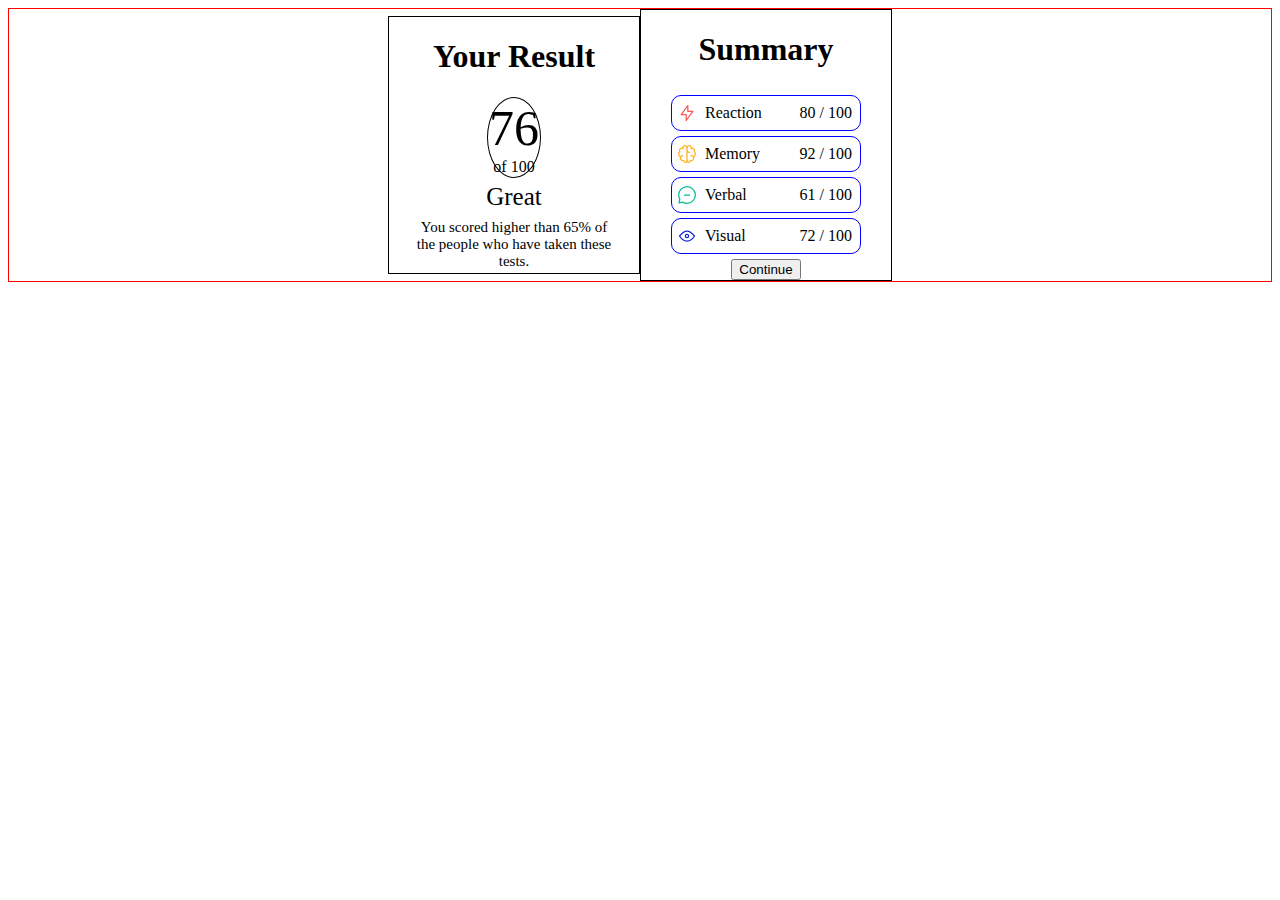
==== Challenge_2/index.html @ 2ba25b16 "started challenge 2" ====
<!DOCTYPE html>
<html lang="en">
  <head>
    <meta charset="UTF-8" />
    <meta name="viewport" content="width=device-width, initial-scale=1.0" />
    <!-- displays site properly based on user's device -->

    <link
      rel="icon"
      type="image/png"
      sizes="32x32"
      href="./assets/images/favicon-32x32.png"
    />
    <link rel="stylesheet" type="text/css" href="style.css" />

    <title>Frontend Mentor | Results summary component</title>
  </head>
  <body>
    <div class="card-container">
      <section class="card-1">
        <h1>Your Result</h1>
        <div class="result">
          <p class="result-1">76</p>
          <p class="result-2">of 100</p>
        </div>

        <p class="rating">Great</p>

        <p class="comparison">
          You scored higher than 65% of the people who have taken these tests.
        </p>
      </section>
      <section class="card-2">
        <h1>Summary</h1>
        <div class="summary-container">
          <div class="summary-item">
            <div class="summary-icon">
              <img src="./assets/images/icon-reaction.svg" />
              <p>Reaction</p>
            </div>
            <p>80 / 100</p>
          </div>

          <div class="summary-item">
            <div class="summary-icon">
              <img src="./assets/images/icon-memory.svg" />
              <p>Memory</p>
            </div>
            <p>92 / 100</p>
          </div>

          <div class="summary-item">
            <div class="summary-icon">
              <img src="./assets/images/icon-verbal.svg" />
              <p>Verbal</p>
            </div>
            <p>61 / 100</p>
          </div>

          <div class="summary-item">
            <div class="summary-icon">
              <img src="./assets/images/icon-visual.svg" />
              <p>Visual</p>
            </div>
            <p>72 / 100</p>
          </div>
        </div>
        <button>Continue</button>
      </section>
    </div>
  </body>
</html>
---- Challenge_2/style.css ----
.card-container {
  display: flex;
  justify-content: center;
  align-items: center;
  border: 1px solid red;
}

.card-1 {
  display: flex;
  flex-direction: column;
  justify-content: center;
  align-items: center;
  text-align: center;
  border: 1px solid black;
  width: 250px;
}

.card-2 {
  display: flex;
  flex-direction: column;
  justify-content: center;
  align-items: center;
  text-align: center;
  border: 1px solid black;
  width: 250px;
}

p {
  margin: 3px;
}

.result {
  border: 1px solid black;
  border-radius: 50%;
}

.result-1 {
  font-size: 50px;
  margin: 1px;
}

.result-2 {
  margin: 1px;
}

.rating {
  font-size: 25px;
  margin: 5px;
}

.comparison {
  width: 80%;
  font-size: 15px;
}

.summary-container {
  width: 80%;
}

.summary-item {
  display: flex;
  justify-content: space-between;
  margin: 5px;
  padding: 5px;
  border-radius: 10px;
  border: 1px solid blue;
}

.summary-icon {
  display: flex;
  align-items: center;
  gap: 5px;
}
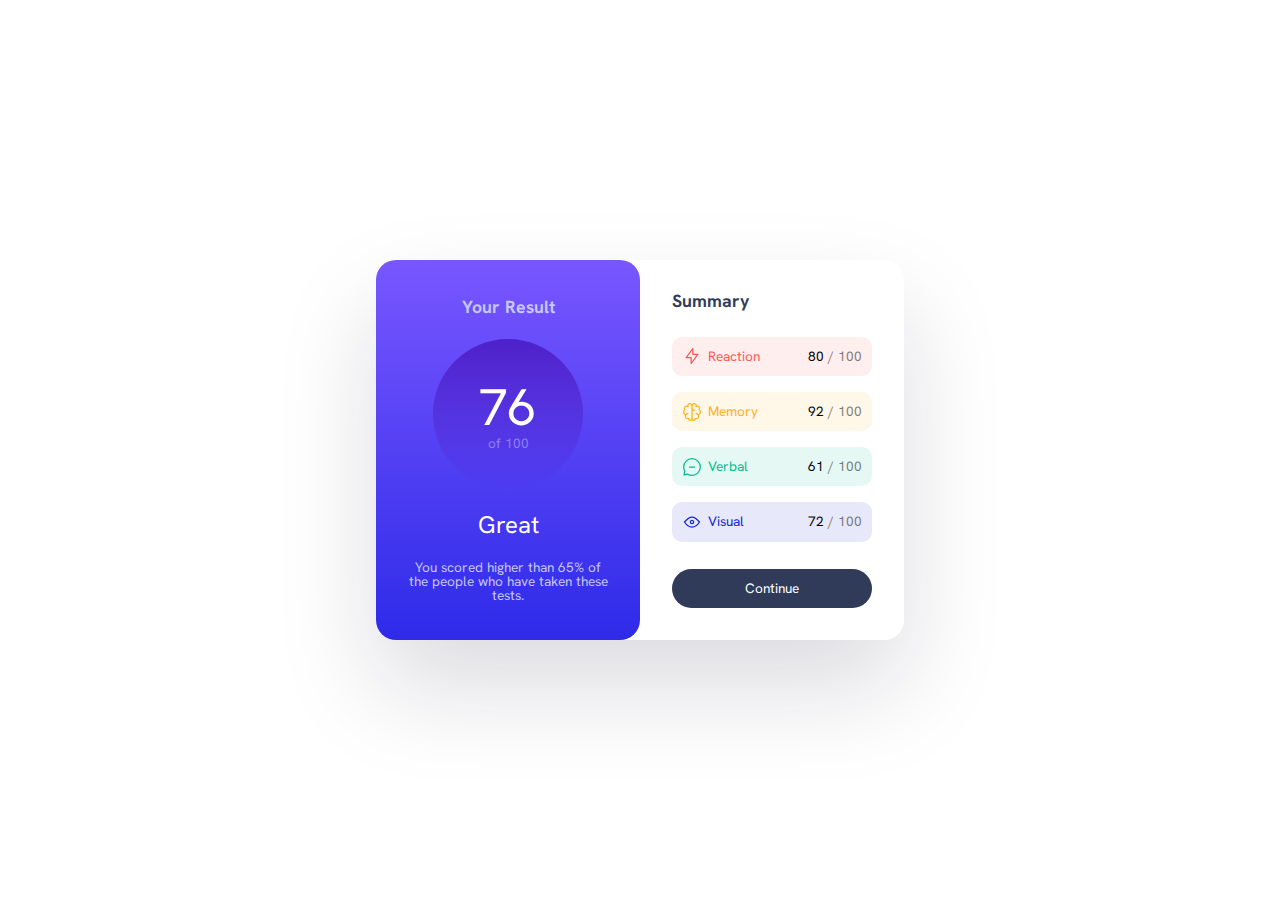
==== commit 99090c09: "completed challenge 3" ====
--- a/Challenge_2/index.html
+++ b/Challenge_2/index.html
@@ -11,62 +11,68 @@
       sizes="32x32"
       href="./assets/images/favicon-32x32.png"
     />
+    <link rel="preconnect" href="https://fonts.googleapis.com" />
+    <link rel="preconnect" href="https://fonts.gstatic.com" crossorigin />
+    <link
+      href="https://fonts.googleapis.com/css2?family=Hanken+Grotesk:wght@800&display=swap"
+      rel="stylesheet"
+    />
     <link rel="stylesheet" type="text/css" href="style.css" />
 
     <title>Frontend Mentor | Results summary component</title>
   </head>
   <body>
-    <div class="card-container">
-      <section class="card-1">
-        <h1>Your Result</h1>
-        <div class="result">
-          <p class="result-1">76</p>
-          <p class="result-2">of 100</p>
-        </div>
+    <main class="card-container">
+      <div class="card">
+        <section class="card-1">
+          <h1 class="card-1-title">Your Result</h1>
+          <div class="score-container">
+            <p class="main-score">76</p>
+            <p class="score">of 100</p>
+          </div>
+          <p class="rating">Great</p>
+          <p class="content">
+            You scored higher than 65% of the people who have taken these tests.
+          </p>
+        </section>
+        <section class="card-2">
+          <h1 class="card-2-title">Summary</h1>
+          <div class="list">
+            <div class="list-item reaction">
+              <div class="list-item-title">
+                <img src="./assets/images/icon-reaction.svg" />
+                <p class="reaction-title">Reaction</p>
+              </div>
+              <p>80 <span>/ 100</span></p>
+            </div>
 
-        <p class="rating">Great</p>
+            <div class="list-item memory">
+              <div class="list-item-title">
+                <img src="./assets/images/icon-memory.svg" />
+                <p class="memory-title">Memory</p>
+              </div>
+              <p>92 <span>/ 100</span></p>
+            </div>
 
-        <p class="comparison">
-          You scored higher than 65% of the people who have taken these tests.
-        </p>
-      </section>
-      <section class="card-2">
-        <h1>Summary</h1>
-        <div class="summary-container">
-          <div class="summary-item">
-            <div class="summary-icon">
-              <img src="./assets/images/icon-reaction.svg" />
-              <p>Reaction</p>
+            <div class="list-item verbal">
+              <div class="list-item-title">
+                <img src="./assets/images/icon-verbal.svg" />
+                <p class="verbal-title">Verbal</p>
+              </div>
+              <p>61 <span>/ 100</span></p>
             </div>
-            <p>80 / 100</p>
+
+            <div class="list-item visual">
+              <div class="list-item-title">
+                <img src="./assets/images/icon-visual.svg" />
+                <p class="visual-title">Visual</p>
+              </div>
+              <p>72 <span>/ 100</span></p>
+            </div>
           </div>
-
-          <div class="summary-item">
-            <div class="summary-icon">
-              <img src="./assets/images/icon-memory.svg" />
-              <p>Memory</p>
-            </div>
-            <p>92 / 100</p>
-          </div>
-
-          <div class="summary-item">
-            <div class="summary-icon">
-              <img src="./assets/images/icon-verbal.svg" />
-              <p>Verbal</p>
-            </div>
-            <p>61 / 100</p>
-          </div>
-
-          <div class="summary-item">
-            <div class="summary-icon">
-              <img src="./assets/images/icon-visual.svg" />
-              <p>Visual</p>
-            </div>
-            <p>72 / 100</p>
-          </div>
-        </div>
-        <button>Continue</button>
-      </section>
-    </div>
+          <button>Continue</button>
+        </section>
+      </div>
+    </main>
   </body>
 </html>
--- a/Challenge_2/style.css
+++ b/Challenge_2/style.css
@@ -1,73 +1,223 @@
-.card-container {
+:root {
+  --clr-primary-red: hsl(0, 100%, 67%);
+  --clr-primary-orange: hsl(39, 100%, 56%);
+  --clr-primary-green: hsl(166, 100%, 37%);
+  --clr-primary-blue: hsl(234, 85%, 45%);
+
+  --background-gradient-start: hsl(252, 100%, 67%);
+  --background-gradient-end: hsl(241, 81%, 54%);
+
+  --circle-gradient-start: hsla(241, 72%, 46%, 0);
+  --circle-gradient-end: hsla(256, 72%, 46%, 1);
+
+  --clr-neutral-white: hsl(0, 0%, 100%);
+  --clr-neutral-light-blue: hsl(221, 100%, 96%);
+  --clr-neutral-lavender: hsl(241, 100%, 89%);
+  --button-neutral: hsl(224, 30%, 27%);
+
+  --ff-base: "Hanken Grotesk", sans-serif;
+
+  --ff-regular: 500;
+  --ff-bold: 700;
+  --ff-extra-bold: 800;
+}
+
+*,
+*::before,
+*::after {
+  box-sizing: border-box;
+}
+
+* {
+  margin: 0;
+}
+
+body {
+  line-height: 1;
+  -webkit-font-smoothing: antialiased;
+}
+
+img,
+picture,
+video,
+canvas,
+svg {
+  display: block;
+  max-width: 100%;
+}
+
+input,
+button,
+textarea,
+select {
+  font: inherit;
+}
+
+p,
+h1,
+h2,
+h3,
+h4,
+h5,
+h6 {
+  overflow-wrap: break-word;
+}
+
+body {
   display: flex;
   justify-content: center;
   align-items: center;
-  border: 1px solid red;
-}
+  min-height: 100vh;
+  font-family: var(--ff-base);
+}
+
+.card {
+  display: flex;
+  box-shadow: rgba(17, 12, 46, 0.15) 0px 48px 100px 0px;
+  border-radius: 20px;
+  max-width: 33rem;
+}
+
+/* card 1 */
 
 .card-1 {
-  display: flex;
-  flex-direction: column;
+  background-image: linear-gradient(
+    var(--background-gradient-start),
+    var(--background-gradient-end)
+  );
+  border-radius: 20px;
+  padding: 2em;
+  text-align: center;
+  display: flex;
   justify-content: center;
-  align-items: center;
-  text-align: center;
-  border: 1px solid black;
-  width: 250px;
-}
+  flex-direction: column;
+  align-items: center;
+  gap: 1.5rem;
+  width: 50%;
+}
+
+.card-1-title {
+  color: var(--clr-neutral-lavender);
+  font-size: 1.1rem;
+}
+
+.main-score {
+  font-size: 3.2rem;
+  color: var(--clr-neutral-white);
+  line-height: 3.7rem;
+}
+
+.score {
+  display: flex;
+  flex-direction: column;
+  color: var(--clr-neutral-lavender);
+  font-size: 0.85rem;
+  opacity: 50%;
+}
+
+.score-container {
+  background-image: linear-gradient(
+    var(--circle-gradient-end),
+    var(--circle-gradient-start)
+  );
+  border-radius: 50%;
+  width: 150px;
+  height: 150px;
+  display: flex;
+  align-items: center;
+  justify-content: center;
+  flex-direction: column;
+}
+
+.rating {
+  font-size: 1.5rem;
+  color: var(--clr-neutral-white);
+}
+
+.content {
+  font-size: 0.85rem;
+  color: var(--clr-neutral-lavender);
+}
+
+/* card 2 */
 
 .card-2 {
   display: flex;
   flex-direction: column;
-  justify-content: center;
-  align-items: center;
-  text-align: center;
-  border: 1px solid black;
-  width: 250px;
-}
-
-p {
-  margin: 3px;
-}
-
-.result {
-  border: 1px solid black;
-  border-radius: 50%;
-}
-
-.result-1 {
-  font-size: 50px;
-  margin: 1px;
-}
-
-.result-2 {
-  margin: 1px;
-}
-
-.rating {
-  font-size: 25px;
-  margin: 5px;
-}
-
-.comparison {
-  width: 80%;
-  font-size: 15px;
-}
-
-.summary-container {
-  width: 80%;
-}
-
-.summary-item {
+  gap: 1.7rem;
+  background-color: var(--clr-neutral-white);
+  padding: 2em;
+  border-radius: 20px;
+  width: 50%;
+}
+
+.card-2-title {
+  font-size: 1.1rem;
+  color: var(--button-neutral);
+}
+
+.list {
+  display: flex;
+  flex-direction: column;
+  gap: 1rem;
+}
+
+.list-item {
   display: flex;
   justify-content: space-between;
-  margin: 5px;
-  padding: 5px;
+  align-items: center;
   border-radius: 10px;
-  border: 1px solid blue;
-}
-
-.summary-icon {
-  display: flex;
-  align-items: center;
-  gap: 5px;
-}
+  padding: 0.6rem;
+  font-size: 0.85rem;
+}
+
+.list-item-title {
+  display: flex;
+  align-items: center;
+  gap: 0.5em;
+}
+
+.reaction {
+  background-color: hsla(0, 100%, 67%, 10%);
+}
+
+.reaction-title {
+  color: var(--clr-primary-red);
+}
+
+.memory {
+  background-color: hsla(39, 100%, 56%, 10%);
+}
+
+.memory-title {
+  color: var(--clr-primary-orange);
+}
+
+.verbal {
+  background-color: hsla(166, 100%, 37%, 10%);
+}
+
+.verbal-title {
+  color: var(--clr-primary-green);
+}
+
+.visual {
+  background-color: hsla(234, 85%, 45%, 10%);
+}
+
+.visual-title {
+  color: var(--clr-primary-blue);
+}
+
+span {
+  opacity: 50%;
+}
+
+button {
+  color: var(--clr-neutral-white);
+  background-color: var(--button-neutral);
+  border: none;
+  border-radius: 30px;
+  padding: 0.8rem;
+  font-size: 0.85rem;
+}
